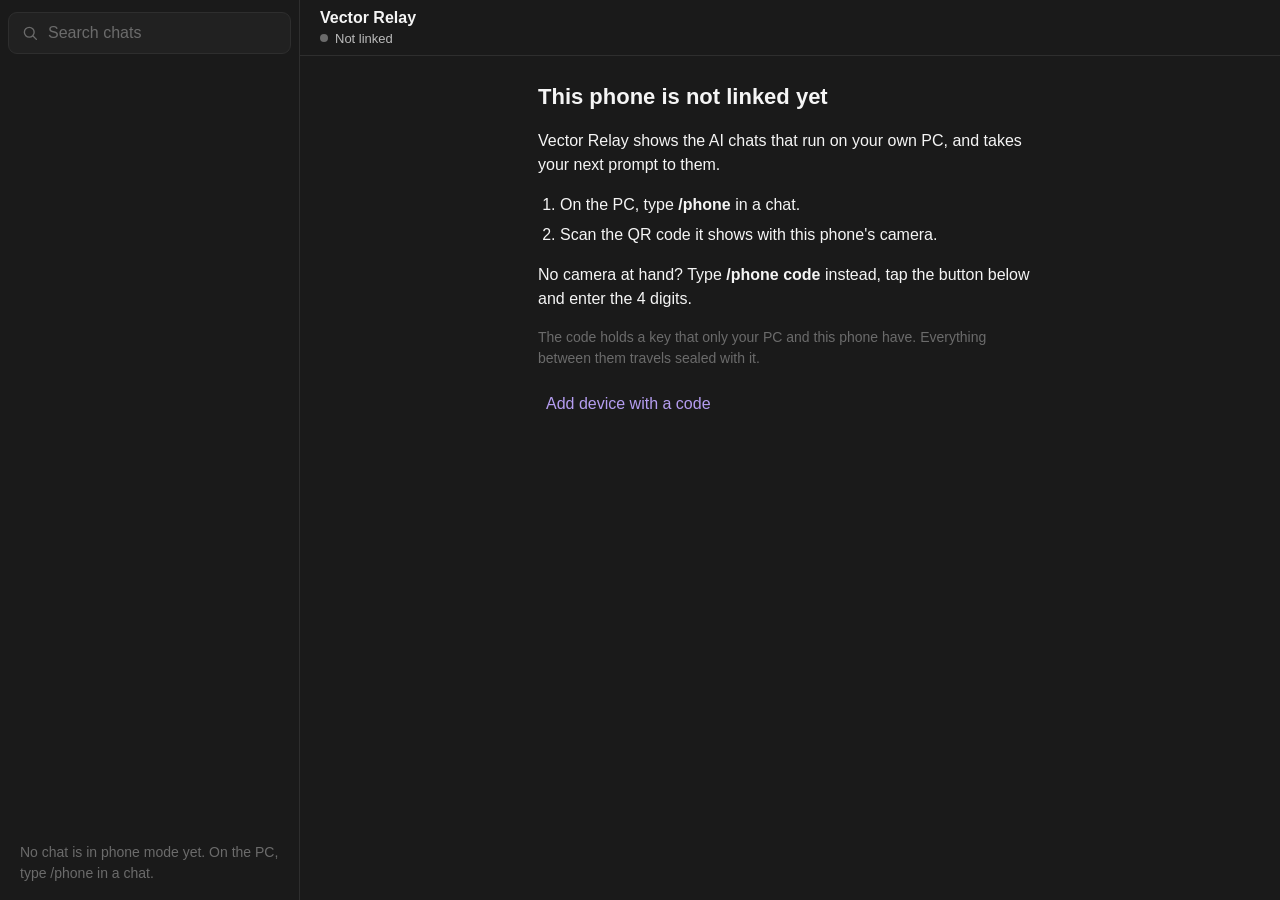
==== docs/index.html @ 6952894f "Phone names the computer when its last chat leaves phone mode" ====
<!doctype html>
<html lang="en">
<head>
<meta charset="utf-8">
<meta name="viewport" content="width=device-width, initial-scale=1, viewport-fit=cover">
<title>Vector Relay</title>
<meta name="description" content="See and steer the AI chats on your own PC from your phone. Everything is sealed with a key only your PC and your phone have.">
<meta name="robots" content="noindex">
<meta name="referrer" content="no-referrer">
<meta name="theme-color" content="#1a1a1a">
<meta name="color-scheme" content="dark">
<!-- No manifest, on purpose: without one an iPhone keeps this page's whole address, the key after
     the # included, as what the Home Screen icon opens. An icon has its own storage, so the
     address is the only way the key gets there. -->
<meta name="apple-mobile-web-app-capable" content="yes">
<meta name="mobile-web-app-capable" content="yes">
<meta name="apple-mobile-web-app-status-bar-style" content="black-translucent">
<meta name="apple-mobile-web-app-title" content="Vector Relay">
<link rel="apple-touch-icon" href="icon-180.png">
<link rel="icon" href="icon.svg" type="image/svg+xml">
<link rel="stylesheet" href="styles.css?v=1.3.2">
</head>
<body>
<aside id="side" class="side" aria-label="Chats">
  <div class="device-controls" id="deviceControls" hidden>
    <label for="devicePicker">Device</label>
    <select id="devicePicker" aria-label="Device to control"></select>
    <div class="device-actions">
      <button type="button" id="addDevice">+ Add device</button>
      <button type="button" id="renameDevice">Rename</button>
    </div>
  </div>
  <label class="search">
    <svg viewBox="0 0 24 24" width="18" height="18" aria-hidden="true"><circle cx="11" cy="11" r="6.5" fill="none" stroke="currentColor" stroke-width="1.8"/><path d="M16 16l4.5 4.5" fill="none" stroke="currentColor" stroke-width="1.8" stroke-linecap="round"/></svg>
    <span class="hidden">Search chats</span>
    <input id="find" type="search" placeholder="Search chats" autocomplete="off" autocapitalize="off" spellcheck="false">
  </label>
  <nav id="chats" class="chats" aria-label="Chats in phone mode"></nav>
  <p id="noChats" class="side-empty">No chat is in phone mode yet. On the PC, type /phone in a chat.</p>
</aside>
<div id="shade" class="shade" hidden></div>
<dialog id="deviceDialog" aria-labelledby="deviceDialogTitle">
  <form id="deviceForm" autocomplete="off">
    <h2 id="deviceDialogTitle">Add device</h2>
    <label for="deviceName">Device name</label>
    <input id="deviceName" required maxlength="40" placeholder="e.g. ASUS laptop">
    <div id="pairFields">
      <div id="codeFields">
        <label for="deviceCode">4-digit code from that computer</label>
        <input id="deviceCode" class="code" inputmode="numeric" pattern="[0-9]*" maxlength="4" autocomplete="off" placeholder="0000">
        <p>On that computer, type <strong>/phone code</strong> in a chat. It shows 4 digits that work for 5 minutes.</p>
        <button type="button" id="useLink" class="other-way">Use a pairing link instead</button>
      </div>
      <div id="linkFields" hidden>
        <label for="deviceLink">Private pairing link</label>
        <input id="deviceLink" type="password" autocomplete="off" autocapitalize="none" spellcheck="false" placeholder="Paste pairing link">
        <p>Point your iPhone Camera at the other computer’s Vector Relay QR and copy its link. Paste it here, not in a chat.</p>
        <button type="button" id="useCode" class="other-way">Use a 4-digit code instead</button>
      </div>
    </div>
    <p id="deviceError" role="alert" hidden></p>
    <div class="device-actions"><button type="button" id="cancelDevice">Cancel</button><button type="submit" id="saveDevice">Add and switch</button></div>
  </form>
</dialog>

<div class="main">
  <header class="bar">
    <button id="menu" class="menu" type="button" aria-label="Chats" aria-controls="side" aria-expanded="false">
      <svg viewBox="0 0 24 24" width="22" height="22" aria-hidden="true"><rect x="3.5" y="4.5" width="17" height="15" rx="3" fill="none" stroke="currentColor" stroke-width="1.7"/><path d="M9.5 4.5v15" fill="none" stroke="currentColor" stroke-width="1.7"/></svg>
      <span id="menuNew" class="new" hidden></span>
    </button>
    <div class="titles">
      <h1 id="title" class="brand">Vector Relay</h1>
      <p class="status" role="status"><span id="dot" class="dot"></span><span id="status">Opening</span></p>
    </div>
  </header>

  <main id="feed" class="feed" aria-live="polite" aria-label="What the chat on your PC said"></main>

  <section id="none" class="sheet" hidden>
    <h2>This phone is not linked yet</h2>
    <p>Vector Relay shows the AI chats that run on your own PC, and takes your next prompt to them.</p>
    <ol>
      <li>On the PC, type <strong>/phone</strong> in a chat.</li>
      <li>Scan the QR code it shows with this phone's camera.</li>
    </ol>
    <p>No camera at hand? Type <strong>/phone code</strong> instead, tap the button below and enter the 4 digits.</p>
    <p class="soft">The code holds a key that only your PC and this phone have. Everything between them travels sealed with it.</p>
    <button type="button" id="firstDevice">Add device with a code</button>
  </section>

  <aside id="hint" class="hint" hidden>
    <p><strong>Keep it as an app:</strong> tap Share, then <strong>Add to Home Screen</strong>. The icon takes your key along, so do not share this page's address.</p>
    <button id="hintClose" type="button">OK</button>
  </aside>

  <div id="preview" class="preview" hidden>
    <img id="previewPicture" alt="The photo you are about to send">
    <button id="previewRemove" type="button">Remove photo</button>
  </div>

  <form id="composer" class="composer" hidden>
    <div class="compose">
      <input id="photo" type="file" accept="image/*" hidden>
      <label class="hidden" for="box">Prompt for the chat on your PC</label>
      <textarea id="box" rows="1" placeholder="Send follow-up" autocomplete="off"></textarea>
      <div class="tools">
        <button id="attach" class="attach" type="button" aria-label="Add a photo">
          <svg viewBox="0 0 24 24" width="20" height="20" aria-hidden="true"><path d="M12 5.5v13M5.5 12h13" fill="none" stroke="currentColor" stroke-width="1.9" stroke-linecap="round"/></svg>
        </button>
        <span id="sendTarget" class="send-target" aria-live="polite"></span>
        <button id="send" class="send" type="submit" aria-label="Send" disabled>
          <svg viewBox="0 0 24 24" width="20" height="20" aria-hidden="true"><path d="M12 18.5v-13M6.5 11L12 5.5 17.5 11" fill="none" stroke="currentColor" stroke-width="2.1" stroke-linecap="round" stroke-linejoin="round"/></svg>
        </button>
      </div>
    </div>
  </form>
</div>

<noscript><p class="sheet">This page needs JavaScript: it opens the sealed text from your PC on this phone.</p></noscript>
<script src="softcrypto.js?v=1.1.0"></script>
<script src="app.js?v=1.3.2"></script>
</body>
</html>
---- docs/styles.css ----
/* The look of the Vector app on the PC: one dark surface, panels a shade lighter, light grey text. */
:root {
  --paper: #1a1a1a;      /* the window */
  --card: #212121;       /* panels: the prompt box, your own messages, search */
  --chosen: #2c2c2c;     /* the chat that is open, code chips */
  --line: #2e2e2e;
  --edge: #383838;       /* the outline of a panel */
  --ink: #f5f5f5;
  --dim: #bbbbbb;        /* chat names, updates */
  --soft: #6b6b6b;       /* times, placeholders */
  --link: #b59df1;
  --orange: #ff7a52;
  --green: #6fd18a;
  --amber: #ffc15a;
  color-scheme: dark;
}

* { box-sizing: border-box; }

html, body { height: 100%; }

body {
  margin: 0;
  display: flex;
  height: 100dvh;
  overflow: hidden;
  background: var(--paper);
  color: var(--ink);
  font: 16px/1.5 Inter, -apple-system, BlinkMacSystemFont, "Segoe UI", Roboto, "PingFang TC", "Microsoft JhengHei", sans-serif;
  -webkit-text-size-adjust: 100%;
  -webkit-tap-highlight-color: transparent;
}

button, input, textarea { font: inherit; }

.hidden {
  position: absolute;
  width: 1px;
  height: 1px;
  overflow: hidden;
  clip-path: inset(50%);
}

[hidden] { display: none !important; }

.main {
  flex: 1 1 auto;
  display: flex;
  flex-direction: column;
  min-width: 0;
  height: 100%;
}

.device-controls { flex: none; margin: 0 0 14px; padding: 4px 4px 12px; border-bottom: 1px solid var(--line); }
.device-controls label, #deviceDialog label { display: block; margin-bottom: 5px; color: var(--dim); font-size: 13px; }
.device-controls select, #deviceDialog input { width: 100%; padding: 10px; border: 1px solid var(--edge); border-radius: 9px; background: var(--card); color: var(--ink); font: inherit; }
.device-actions { display: flex; align-items: center; justify-content: space-between; gap: 8px; }
.device-actions button, #firstDevice { min-height: 42px; padding: 4px 8px; border: 0; border-radius: 7px; background: transparent; color: var(--link); cursor: pointer; }
.send-target { min-width: 0; overflow: hidden; margin: 0 9px; color: var(--dim); font-size: 13px; text-overflow: ellipsis; white-space: nowrap; }
#deviceDialog { width: min(90vw, 380px); max-height: 88dvh; overflow-y: auto; padding: 20px; border: 1px solid var(--edge); border-radius: 14px; background: var(--card); color: var(--ink); }
#deviceDialog::backdrop { background: rgba(0, 0, 0, .65); }
#deviceDialog h2 { margin: 0 0 14px; font-size: 19px; }
#deviceDialog label { margin-top: 12px; }
#deviceDialog p { color: var(--dim); font-size: 14px; }
#deviceDialog .device-actions { margin-top: 10px; }
#deviceDialog #deviceError { color: var(--orange); }
#deviceDialog input.code { font-size: 28px; letter-spacing: .5em; text-align: center; font-variant-numeric: tabular-nums; }
#deviceDialog .other-way { min-height: 42px; padding: 4px 0; border: 0; background: transparent; color: var(--link); font: inherit; font-size: 14px; cursor: pointer; }

/* ---- the chat list */
.side {
  position: fixed;
  z-index: 30;
  inset: 0 auto 0 0;
  display: flex;
  flex-direction: column;
  width: min(84vw, 330px);
  padding: calc(12px + env(safe-area-inset-top)) 8px calc(10px + env(safe-area-inset-bottom)) calc(8px + env(safe-area-inset-left));
  border-right: 1px solid var(--line);
  background: var(--paper);
  transform: translateX(-102%);
  visibility: hidden;
  transition: transform 0.2s ease, visibility 0s linear 0.2s;
}

body.side-open .side {
  transform: none;
  visibility: visible;
  transition: transform 0.2s ease;
}

.shade {
  position: fixed;
  z-index: 20;
  inset: 0;
  background: rgba(0, 0, 0, 0.55);
}

.search {
  flex: none;
  display: flex;
  gap: 9px;
  align-items: center;
  min-height: 42px;
  margin: 0 0 10px;
  padding: 0 12px;
  border: 1px solid var(--line);
  border-radius: 9px;
  background: var(--card);
  color: var(--soft);
}

.search input {
  flex: 1 1 auto;
  min-width: 0;
  padding: 8px 0;
  border: 0;
  outline: 0;
  background: transparent;
  color: var(--ink);
  -webkit-appearance: none;
  appearance: none;
}

.search input::placeholder { color: var(--soft); opacity: 1; }
.search input::-webkit-search-cancel-button { display: none; }
.search:focus-within { border-color: var(--edge); }

.chats {
  flex: 1 1 auto;
  min-height: 0;
  overflow-y: auto;
  -webkit-overflow-scrolling: touch;
  overscroll-behavior: contain;
}

.chip {
  display: flex;
  gap: 10px;
  align-items: center;
  width: 100%;
  min-height: 44px;
  margin: 0 0 2px;
  padding: 0 12px;
  border: 0;
  border-radius: 8px;
  background: transparent;
  color: var(--dim);
  text-align: left;
}

.chip .name { flex: 0 1 auto; min-width: 0; overflow: hidden; text-overflow: ellipsis; white-space: nowrap; }
.chip.chosen { background: var(--chosen); color: var(--ink); }
.chip.away .name { color: var(--soft); }
.chip .when { flex: none; margin-left: auto; padding-left: 8px; color: var(--soft); font-size: 14px; font-variant-numeric: tabular-nums; }
.chip .new { flex: none; width: 8px; height: 8px; border-radius: 50%; background: var(--link); }

.spin {
  flex: none;
  width: 14px;
  height: 14px;
  border: 2px solid var(--soft);
  border-top-color: transparent;
  border-radius: 50%;
  animation: turn 0.9s linear infinite;
}

@keyframes turn { to { transform: rotate(360deg); } }

.side-empty { margin: 6px 12px; color: var(--soft); font-size: 14px; }

/* ---- the bar */
.bar {
  flex: none;
  display: flex;
  gap: 6px;
  align-items: center;
  padding: calc(8px + env(safe-area-inset-top)) calc(14px + env(safe-area-inset-right)) 8px calc(6px + env(safe-area-inset-left));
  border-bottom: 1px solid var(--line);
  background: var(--paper);
}

.menu {
  position: relative;
  flex: none;
  display: grid;
  place-items: center;
  width: 44px;
  height: 44px;
  padding: 0;
  border: 0;
  border-radius: 8px;
  background: transparent;
  color: var(--dim);
}

.menu:active { background: var(--chosen); }
.menu .new { position: absolute; top: 9px; right: 8px; width: 8px; height: 8px; border-radius: 50%; background: var(--link); }

.titles { flex: 1 1 auto; min-width: 0; }

.brand {
  margin: 0;
  overflow: hidden;
  font-size: 16px;
  font-weight: 600;
  line-height: 1.3;
  text-overflow: ellipsis;
  white-space: nowrap;
}

.status {
  display: flex;
  align-items: baseline;
  gap: 7px;
  margin: 1px 0 0;
  color: var(--dim);
  font-size: 13px;
  line-height: 1.35;
}

.dot {
  flex: none;
  width: 8px;
  height: 8px;
  border-radius: 50%;
  background: var(--soft);
  transform: translateY(-1px);
}

.dot.ok { background: var(--green); }
.dot.busy { background: var(--amber); animation: pulse 1.4s ease-in-out infinite; }
.dot.bad { background: var(--orange); }

@keyframes pulse { 50% { opacity: 0.35; } }

@media (prefers-reduced-motion: reduce) {
  .dot.busy { animation: none; }
  .spin { animation-duration: 2.4s; }
  .side, body.side-open .side { transition: none; }
}

/* ---- the feed */
.feed {
  flex: 1 1 auto;
  min-height: 0;
  overflow-y: auto;
  -webkit-overflow-scrolling: touch;
  overscroll-behavior: contain;
  padding: 14px calc(16px + env(safe-area-inset-right)) 18px calc(16px + env(safe-area-inset-left));
}

.day {
  margin: 14px 0 10px;
  color: var(--soft);
  font-size: 12px;
  letter-spacing: 0.06em;
  text-align: center;
  text-transform: uppercase;
}

.item {
  max-width: 46rem;
  margin: 0 auto 14px;
}

.item .text { overflow-wrap: anywhere; }

.item .meta {
  margin-top: 4px;
  color: var(--soft);
  font-size: 12.5px;
  font-variant-numeric: tabular-nums;
}

/* what you typed: a panel, as in the app */
.item.prompt .text {
  padding: 11px 14px;
  border: 1px solid var(--edge);
  border-radius: 10px;
  background: var(--card);
  white-space: pre-wrap;
}

.item.prompt .meta { text-align: right; }
.item.prompt.failed .text { border-style: dashed; border-color: var(--orange); background: transparent; }
.item.prompt.failed .meta { color: var(--orange); }

/* what the chat says while it works */
.item.update { display: flex; gap: 10px; align-items: baseline; color: var(--dim); font-size: 15px; }
.item.update::before { content: ""; flex: none; width: 6px; height: 6px; border-radius: 50%; background: var(--soft); transform: translateY(-2px); }
.item.update .meta { flex: none; margin: 0 0 0 auto; padding-left: 8px; }
.item.update .text { min-width: 0; }

.item.note { color: var(--soft); font-size: 13px; text-align: center; }
.item.note .meta { display: none; }

/* the answer: plain text on the window, no bubble */
.item.result .text,
.item.error .text { line-height: 1.6; }

.item.error .text { padding: 2px 0 2px 12px; border-left: 3px solid var(--orange); }

.text p { margin: 0 0 11px; }
.text p:last-child, .text ul:last-child, .text ol:last-child, .text pre:last-child, .text .scroll:last-child { margin-bottom: 0; }
.text h3 { margin: 16px 0 6px; font-size: 16px; font-weight: 600; }
.text h3:first-child { margin-top: 0; }
.text ul, .text ol { margin: 0 0 11px; padding-left: 24px; }
.text li { margin: 4px 0; }
.text li::marker { color: var(--dim); }
.text strong { font-weight: 600; }
.text a { color: var(--link); }

.text code {
  padding: 1.5px 6px;
  border-radius: 5px;
  background: var(--chosen);
  font: 13.5px/1.4 ui-monospace, "SF Mono", Menlo, Consolas, monospace;
}

.text pre {
  margin: 0 0 11px;
  padding: 11px 13px;
  overflow-x: auto;
  border: 1px solid var(--line);
  border-radius: 10px;
  background: var(--card);
}

.text pre code { padding: 0; background: none; white-space: pre; }

.text .scroll { margin: 0 0 11px; overflow-x: auto; }
.text table { border-collapse: collapse; font-size: 14px; }
.text th, .text td { padding: 6px 10px; border: 1px solid var(--edge); text-align: left; vertical-align: top; }
.text th { background: var(--card); font-weight: 600; }

.more {
  margin-top: 8px;
  min-height: 36px;
  padding: 0 14px;
  border: 1px solid var(--edge);
  border-radius: 999px;
  background: transparent;
  color: var(--dim);
  font-size: 14px;
}

.retry, .drop {
  padding: 0;
  border: 0;
  background: none;
  color: var(--orange);
  font-size: 12.5px;
  text-decoration: underline;
}

.drop { margin-left: 10px; color: var(--soft); }

.empty { margin: 22vh auto 0; max-width: 20rem; color: var(--soft); text-align: center; }

/* ---- sheets and hints */
.sheet { flex: 1 1 auto; max-width: 34rem; margin: 0 auto; padding: 24px 20px; overflow-y: auto; }
.sheet h2 { margin: 0 0 10px; font-size: 22px; font-weight: 600; }
.sheet ol { padding-left: 22px; }
.sheet li { margin: 6px 0; }
.soft { color: var(--soft); font-size: 14px; }

.hint {
  flex: none;
  display: flex;
  gap: 12px;
  align-items: center;
  margin: 0 12px 8px;
  padding: 10px 12px;
  border: 1px solid var(--line);
  border-radius: 12px;
  background: var(--card);
  color: var(--dim);
  font-size: 14px;
}

.hint p { margin: 0; }
.hint strong { color: var(--ink); font-weight: 600; }

.hint button, .preview button {
  flex: none;
  min-width: 44px;
  min-height: 36px;
  padding: 0 14px;
  border: 1px solid var(--edge);
  border-radius: 999px;
  background: transparent;
  color: var(--ink);
  font-size: 14px;
}

/* ---- the prompt box */
.composer {
  flex: none;
  padding: 4px calc(12px + env(safe-area-inset-right)) calc(10px + env(safe-area-inset-bottom)) calc(12px + env(safe-area-inset-left));
}

.compose {
  max-width: 46rem;
  margin: 0 auto;
  padding: 4px 8px 8px;
  border: 1px solid var(--edge);
  border-radius: 14px;
  background: var(--card);
}

.compose:focus-within { border-color: #4a4a4a; }

.composer textarea {
  display: block;
  width: 100%;
  min-height: 44px;
  max-height: 38vh;
  padding: 10px 8px 6px;
  border: 0;
  outline: 0;
  background: transparent;
  color: var(--ink);
  resize: none;
}

.composer textarea::placeholder { color: var(--soft); opacity: 1; }

.tools { display: flex; align-items: center; justify-content: space-between; }

.composer .attach, .composer .send {
  flex: none;
  display: grid;
  place-items: center;
  width: 40px;
  height: 40px;
  padding: 0;
  border: 0;
  border-radius: 50%;
}

.composer .attach { background: var(--chosen); color: var(--dim); }
.composer .send { background: var(--ink); color: var(--paper); }
.composer button:disabled { opacity: 0.3; }

.menu:focus-visible,
.chip:focus-visible,
.composer button:focus-visible,
.more:focus-visible,
.preview button:focus-visible,
.hint button:focus-visible { outline: 2px solid var(--link); outline-offset: 2px; }

/* ---- the photo about to be sent */
.preview {
  flex: none;
  display: flex;
  gap: 12px;
  align-items: center;
  padding: 6px calc(16px + env(safe-area-inset-right)) 6px calc(16px + env(safe-area-inset-left));
}

.preview img { width: 56px; height: 56px; border: 1px solid var(--edge); border-radius: 10px; object-fit: cover; }

/* ---- pictures in the feed */
.pic { margin: 0 0 8px; }
.pic:last-child { margin-bottom: 0; }
.pic img { display: block; max-width: 100%; height: auto; border-radius: 10px; background: var(--card); }

.pic .wait {
  display: grid;
  place-items: center;
  max-width: 100%;
  border-radius: 10px;
  background: var(--card);
  color: var(--soft);
  font-size: 13px;
}

.pic button.wait { border: 1px dashed var(--orange); color: var(--orange); font-size: 13px; }
.item.prompt .pic { max-width: 70%; margin-bottom: 8px; }
.item.prompt .pic:last-child { margin-bottom: 0; }
.item.update .pic { margin-top: 6px; }

/* ---- a wide screen: the chat list stays open on the left, as in the app */
@media (min-width: 820px) {
  .side {
    position: static;
    flex: none;
    width: 300px;
    transform: none;
    visibility: visible;
    transition: none;
  }

  .shade { display: none !important; }
  .menu { display: none; }
  .bar { padding-left: 20px; }
}
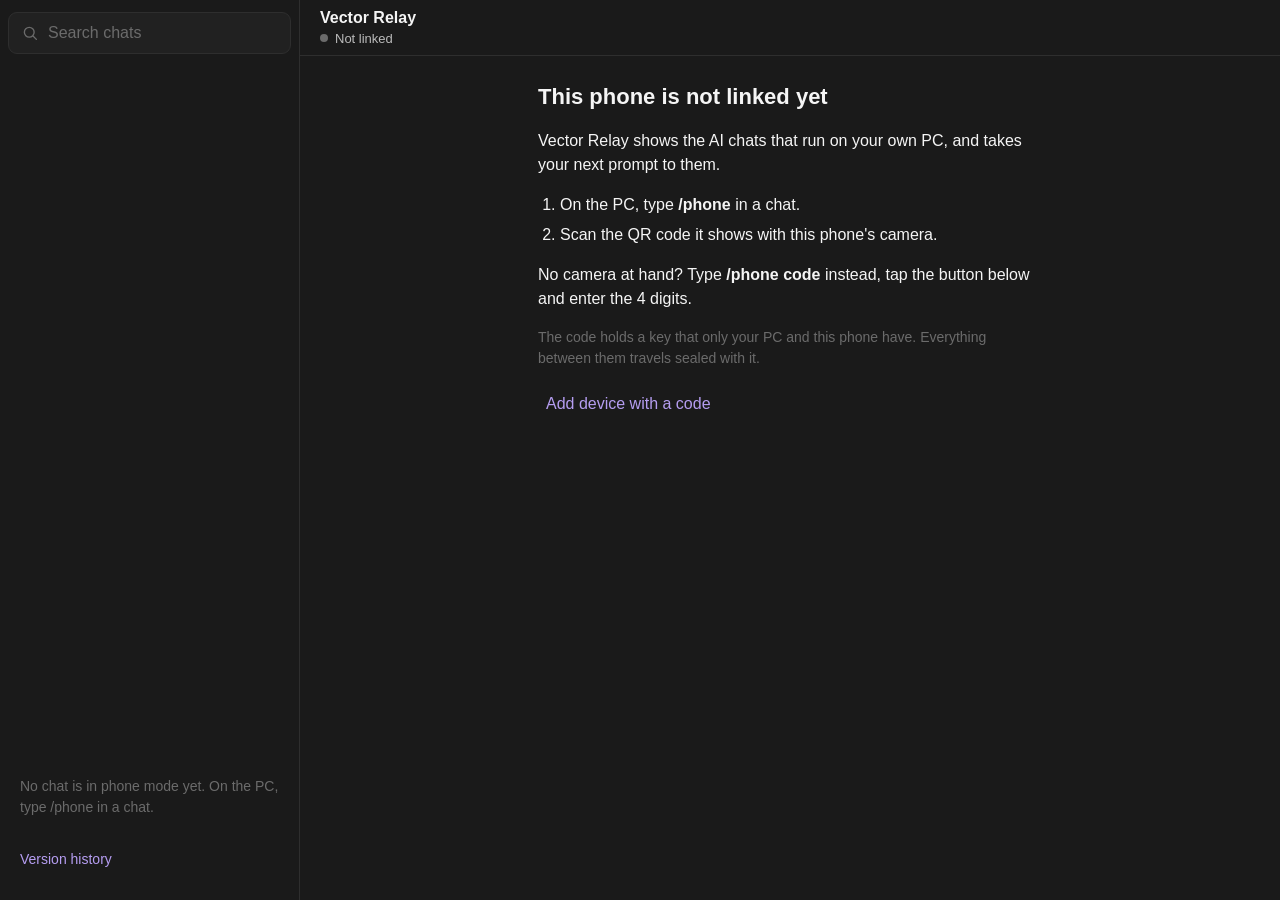
==== commit 654f511c: "Vector Relay 1.2.2: version history on the phone, one list of versions" ====
--- a/docs/index.html
+++ b/docs/index.html
@@ -18,7 +18,7 @@
 <meta name="apple-mobile-web-app-title" content="Vector Relay">
 <link rel="apple-touch-icon" href="icon-180.png">
 <link rel="icon" href="icon.svg" type="image/svg+xml">
-<link rel="stylesheet" href="styles.css?v=1.3.2">
+<link rel="stylesheet" href="styles.css?v=1.3.3">
 </head>
 <body>
 <aside id="side" class="side" aria-label="Chats">
@@ -37,6 +37,7 @@
   </label>
   <nav id="chats" class="chats" aria-label="Chats in phone mode"></nav>
   <p id="noChats" class="side-empty">No chat is in phone mode yet. On the PC, type /phone in a chat.</p>
+  <button type="button" id="showVersions" class="versions-link">Version history</button>
 </aside>
 <div id="shade" class="shade" hidden></div>
 <dialog id="deviceDialog" aria-labelledby="deviceDialogTitle">
@@ -61,6 +62,11 @@
     <p id="deviceError" role="alert" hidden></p>
     <div class="device-actions"><button type="button" id="cancelDevice">Cancel</button><button type="submit" id="saveDevice">Add and switch</button></div>
   </form>
+</dialog>
+<dialog id="versionsDialog" aria-labelledby="versionsTitle">
+  <h2 id="versionsTitle">Version history</h2>
+  <div id="versionsList"></div>
+  <div class="device-actions"><span></span><button type="button" id="closeVersions">Close</button></div>
 </dialog>
 
 <div class="main">
@@ -119,6 +125,6 @@
 
 <noscript><p class="sheet">This page needs JavaScript: it opens the sealed text from your PC on this phone.</p></noscript>
 <script src="softcrypto.js?v=1.1.0"></script>
-<script src="app.js?v=1.3.2"></script>
+<script src="app.js?v=1.3.3"></script>
 </body>
 </html>
--- a/docs/styles.css
+++ b/docs/styles.css
@@ -496,3 +496,16 @@
   .menu { display: none; }
   .bar { padding-left: 20px; }
 }
+
+/* version history */
+.versions-link { display: block; margin: 14px 12px 10px; min-height: 42px; padding: 4px 0; border: 0; background: transparent; color: var(--link); font: inherit; font-size: 14px; text-align: left; cursor: pointer; }
+#versionsDialog { width: min(92vw, 460px); max-height: 88dvh; overflow-y: auto; padding: 20px; border: 1px solid var(--edge); border-radius: 14px; background: var(--card); color: var(--ink); }
+#versionsDialog::backdrop { background: rgba(0, 0, 0, .65); }
+#versionsDialog h2 { margin: 0 0 10px; font-size: 19px; }
+#versionsDialog .version { padding: 10px 0; border-top: 1px solid var(--edge); }
+#versionsDialog summary { display: flex; flex-wrap: wrap; align-items: baseline; gap: 4px 10px; min-height: 30px; cursor: pointer; }
+#versionsDialog summary .when, #versionsDialog summary .count { color: var(--dim); font-size: 13px; }
+#versionsDialog summary .what { flex: 1 1 100%; }
+#versionsDialog summary .mark { padding: 1px 8px; border: 1px solid var(--link); border-radius: 999px; color: var(--link); font-size: 12px; }
+#versionsDialog ul { margin: 8px 0 2px; padding-left: 20px; color: var(--dim); font-size: 14px; }
+#versionsDialog li { margin: 4px 0; }
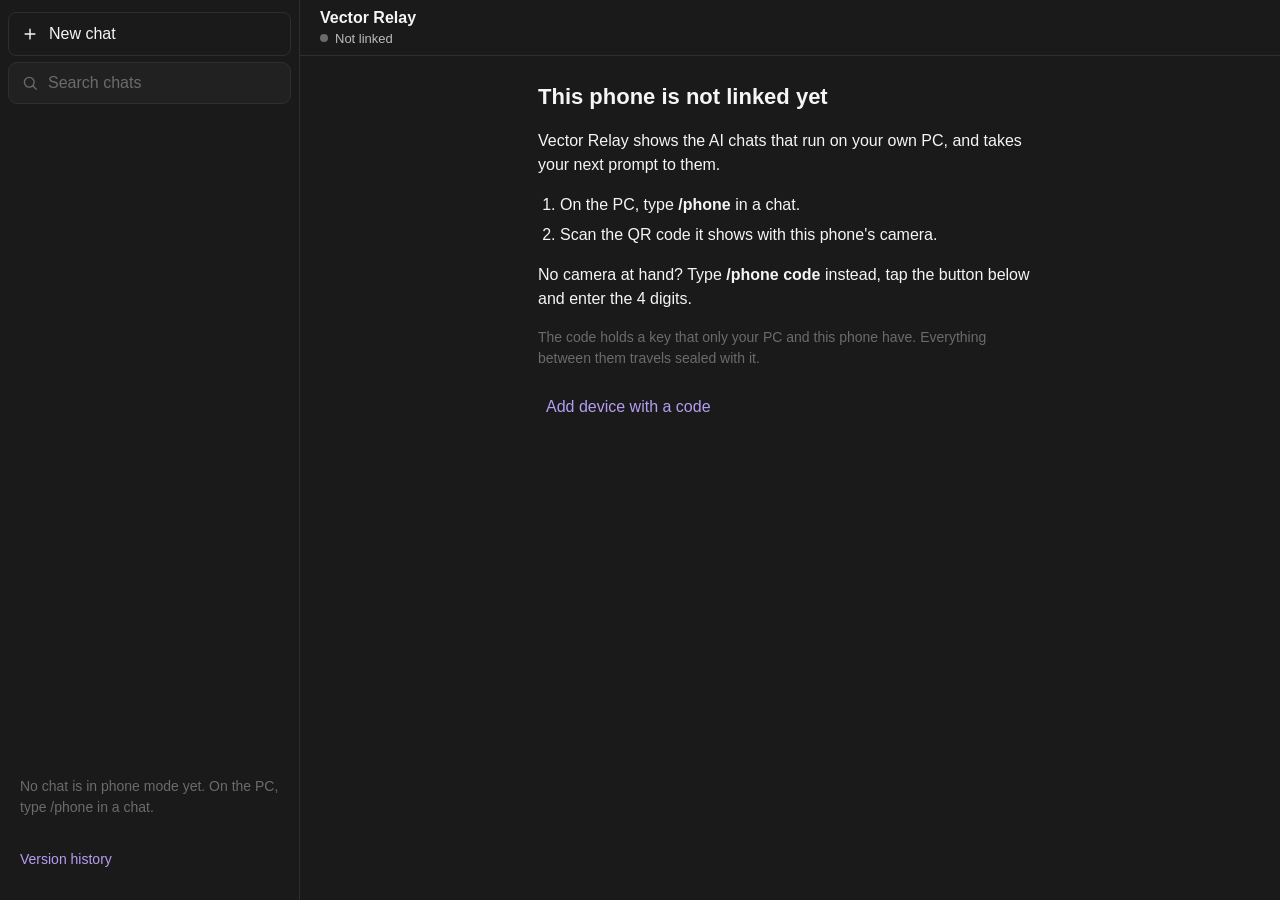
==== commit 627764c7: "Vector Relay 1.5.0: New chat from the phone, the desk's live steps, and a '~20:25' no longer breaks " ====
--- a/docs/index.html
+++ b/docs/index.html
@@ -18,7 +18,7 @@
 <meta name="apple-mobile-web-app-title" content="Vector Relay">
 <link rel="apple-touch-icon" href="icon-180.png">
 <link rel="icon" href="icon.svg" type="image/svg+xml">
-<link rel="stylesheet" href="styles.css?v=1.3.3">
+<link rel="stylesheet" href="styles.css?v=1.5.0">
 </head>
 <body>
 <aside id="side" class="side" aria-label="Chats">
@@ -30,6 +30,14 @@
       <button type="button" id="renameDevice">Rename</button>
     </div>
   </div>
+  <button type="button" id="newChat" class="board-link new-chat">
+    <svg viewBox="0 0 24 24" width="18" height="18" aria-hidden="true"><path d="M12 5.5v13M5.5 12h13" fill="none" stroke="currentColor" stroke-width="1.9" stroke-linecap="round"/></svg>
+    <span class="name">New chat</span>
+  </button>
+  <button type="button" id="showBoard" class="board-link" aria-pressed="false" hidden>
+    <svg viewBox="0 0 24 24" width="18" height="18" aria-hidden="true"><path d="M4.5 6.5h15M4.5 12h15M4.5 17.5h15" fill="none" stroke="currentColor" stroke-width="1.8" stroke-linecap="round"/></svg>
+    <span class="name">All chats</span><span id="boardCount" class="when"></span>
+  </button>
   <label class="search">
     <svg viewBox="0 0 24 24" width="18" height="18" aria-hidden="true"><circle cx="11" cy="11" r="6.5" fill="none" stroke="currentColor" stroke-width="1.8"/><path d="M16 16l4.5 4.5" fill="none" stroke="currentColor" stroke-width="1.8" stroke-linecap="round"/></svg>
     <span class="hidden">Search chats</span>
@@ -82,6 +90,7 @@
   </header>
 
   <main id="feed" class="feed" aria-live="polite" aria-label="What the chat on your PC said"></main>
+  <section id="board" class="board" aria-label="Every chat on your computers and its last step"></section>
 
   <section id="none" class="sheet" hidden>
     <h2>This phone is not linked yet</h2>
@@ -125,6 +134,6 @@
 
 <noscript><p class="sheet">This page needs JavaScript: it opens the sealed text from your PC on this phone.</p></noscript>
 <script src="softcrypto.js?v=1.1.0"></script>
-<script src="app.js?v=1.3.3"></script>
+<script src="app.js?v=1.5.0"></script>
 </body>
 </html>
--- a/docs/styles.css
+++ b/docs/styles.css
@@ -55,7 +55,7 @@
 .device-controls label, #deviceDialog label { display: block; margin-bottom: 5px; color: var(--dim); font-size: 13px; }
 .device-controls select, #deviceDialog input { width: 100%; padding: 10px; border: 1px solid var(--edge); border-radius: 9px; background: var(--card); color: var(--ink); font: inherit; }
 .device-actions { display: flex; align-items: center; justify-content: space-between; gap: 8px; }
-.device-actions button, #firstDevice { min-height: 42px; padding: 4px 8px; border: 0; border-radius: 7px; background: transparent; color: var(--link); cursor: pointer; }
+.device-actions button, #firstDevice { min-height: 48px; padding: 4px 8px; border: 0; border-radius: 7px; background: transparent; color: var(--link); cursor: pointer; }
 .send-target { min-width: 0; overflow: hidden; margin: 0 9px; color: var(--dim); font-size: 13px; text-overflow: ellipsis; white-space: nowrap; }
 #deviceDialog { width: min(90vw, 380px); max-height: 88dvh; overflow-y: auto; padding: 20px; border: 1px solid var(--edge); border-radius: 14px; background: var(--card); color: var(--ink); }
 #deviceDialog::backdrop { background: rgba(0, 0, 0, .65); }
@@ -509,3 +509,65 @@
 #versionsDialog summary .mark { padding: 1px 8px; border: 1px solid var(--link); border-radius: 999px; color: var(--link); font-size: 12px; }
 #versionsDialog ul { margin: 8px 0 2px; padding-left: 20px; color: var(--dim); font-size: 14px; }
 #versionsDialog li { margin: 4px 0; }
+
+/* ---- All chats: every chat of every computer, the running ones first */
+.board-link { flex: none; display: flex; gap: 10px; align-items: center; width: 100%; min-height: 44px; margin: 0 0 10px; padding: 0 12px; border: 1px solid var(--line); border-radius: 8px; background: transparent; color: var(--dim); text-align: left; cursor: pointer; }
+.board-link svg { flex: none; }
+.board-link .name { flex: 0 1 auto; min-width: 0; }
+.board-link .when { flex: none; margin-left: auto; padding-left: 8px; color: var(--soft); font-size: 14px; font-variant-numeric: tabular-nums; }
+.board-link.chosen { background: var(--chosen); color: var(--ink); }
+.board-link:focus-visible { outline: 2px solid var(--link); outline-offset: 2px; }
+.board-link.new-chat { margin-bottom: 6px; color: var(--ink); }
+
+/* ---- what the phone desk is doing for the open chat, while it works */
+.item.work { padding: 11px 14px; border: 1px dashed var(--edge); border-radius: 10px; color: var(--dim); font-size: 14px; }
+.work-head { display: flex; gap: 9px; align-items: center; color: var(--ink); }
+.work-head .spin { border-color: var(--amber); border-top-color: transparent; }
+.work-steps { margin: 8px 0 0; padding: 0; list-style: none; }
+.work-steps li { display: flex; gap: 10px; margin: 3px 0; overflow-wrap: anywhere; }
+.work-steps li.now { color: var(--ink); }
+.work-steps .at { flex: none; color: var(--soft); font-variant-numeric: tabular-nums; }
+.board { display: none; flex: 1 1 auto; min-height: 0; overflow-y: auto; -webkit-overflow-scrolling: touch; overscroll-behavior: contain; padding: 6px calc(16px + env(safe-area-inset-right)) calc(24px + env(safe-area-inset-bottom)) calc(16px + env(safe-area-inset-left)); }
+body.on-board .board { display: block; }
+body.on-board .feed, body.on-board .composer, body.on-board .preview, body.on-board .hint { display: none !important; }
+.board-in { max-width: 860px; margin: 0 auto; }
+.board .only { display: flex; flex-wrap: wrap; gap: 8px; margin: 8px 0 2px; }
+.board .only button { min-height: 34px; padding: 0 12px; border: 1px solid var(--edge); border-radius: 999px; background: transparent; color: var(--dim); font-size: 14px; cursor: pointer; }
+.board .only button[aria-pressed="true"] { border-color: var(--ink); background: var(--chosen); color: var(--ink); }
+.board .group { display: flex; gap: 8px; align-items: baseline; margin: 20px 0 8px; color: var(--soft); font-size: 12px; font-weight: 600; letter-spacing: 0.06em; text-transform: uppercase; }
+.board .group span { color: var(--dim); font-variant-numeric: tabular-nums; }
+.board .empty { margin: 4px 0 0; color: var(--soft); font-size: 15px; }
+.row { margin: 0 0 8px; padding: 10px 12px 11px; border: 1px solid var(--line); border-radius: 12px; background: var(--card); }
+.row.open { border-color: var(--edge); }
+.row-head { display: flex; gap: 10px; align-items: baseline; width: 100%; padding: 0; border: 0; background: transparent; color: var(--ink); font-size: 16px; text-align: left; cursor: pointer; }
+.row-head .mark { flex: none; width: 8px; height: 8px; border-radius: 50%; background: var(--soft); transform: translateY(-1px); }
+.row.live .row-head .mark { background: var(--green); }
+.row.live.waits .row-head .mark, .row.partial .row-head .mark { background: var(--amber); }
+.row.silent .row-head .mark, .row.dropped .row-head .mark { background: var(--orange); }
+.row-title { flex: 1 1 auto; min-width: 0; overflow-wrap: anywhere; font-weight: 600; line-height: 1.35; }
+.row:not(.live) .row-title { color: var(--dim); font-weight: 500; }
+.row-head .when { flex: none; color: var(--soft); font-size: 13px; font-variant-numeric: tabular-nums; }
+.row-meta { margin: 3px 0 0 18px; color: var(--soft); font-size: 13px; overflow-wrap: anywhere; }
+.row-meta .state { color: var(--dim); }
+.row.live .row-meta .state { color: var(--green); }
+.row.live.waits .row-meta .state { color: var(--amber); }
+.row-step { display: -webkit-box; margin: 6px 0 0 18px; overflow: hidden; color: var(--dim); font-size: 15px; line-height: 1.4; overflow-wrap: anywhere; -webkit-box-orient: vertical; -webkit-line-clamp: 2; line-clamp: 2; }
+.row-more { margin: 8px 0 0 18px; }
+.row-more ol { margin: 0; padding: 0; list-style: none; }
+.row-more li { display: flex; gap: 10px; align-items: baseline; margin: 0 0 6px; color: var(--dim); font-size: 15px; line-height: 1.4; overflow-wrap: anywhere; }
+.row-more li:last-child { color: var(--ink); }
+.row-more time { flex: none; min-width: 40px; color: var(--soft); font-size: 13px; font-variant-numeric: tabular-nums; }
+.row-more .times { margin: 8px 0 0; color: var(--soft); font-size: 13px; }
+.row-more .open-chat, .board .older { min-height: 40px; margin: 10px 0 0; padding: 0 14px; border: 1px solid var(--edge); border-radius: 9px; background: var(--chosen); color: var(--ink); font-size: 15px; cursor: pointer; }
+.board .older { display: block; width: 100%; margin: 4px 0 0; background: transparent; color: var(--link); }
+.row-more .remove-row { display: block; min-height: 40px; margin: 10px 0 0; padding: 0 14px; border: 1px solid var(--edge); border-radius: 9px; background: transparent; color: var(--dim); font-size: 15px; cursor: pointer; }
+.row-more .remove-row.armed { border-color: var(--orange); color: var(--orange); }
+.row-more .remove-row:disabled { opacity: .6; cursor: default; }
+.row-more .remove-row:focus-visible { outline: 2px solid var(--link); outline-offset: 2px; }
+.row-more .remove-note { margin: 6px 0 0; color: var(--soft); font-size: 13px; }
+.row-more .remove-note.bad { color: var(--orange); }
+.board .computer { margin: 0 0 6px; color: var(--dim); font-size: 14px; overflow-wrap: anywhere; }
+.board .computer strong { color: var(--ink); font-weight: 600; }
+.board .computer.bad span { color: var(--orange); }
+.board .how { margin: 14px 0 0; color: var(--soft); font-size: 13px; }
+.row-head:focus-visible, .board .only button:focus-visible, .board .older:focus-visible, .row-more .open-chat:focus-visible { outline: 2px solid var(--link); outline-offset: 2px; }
